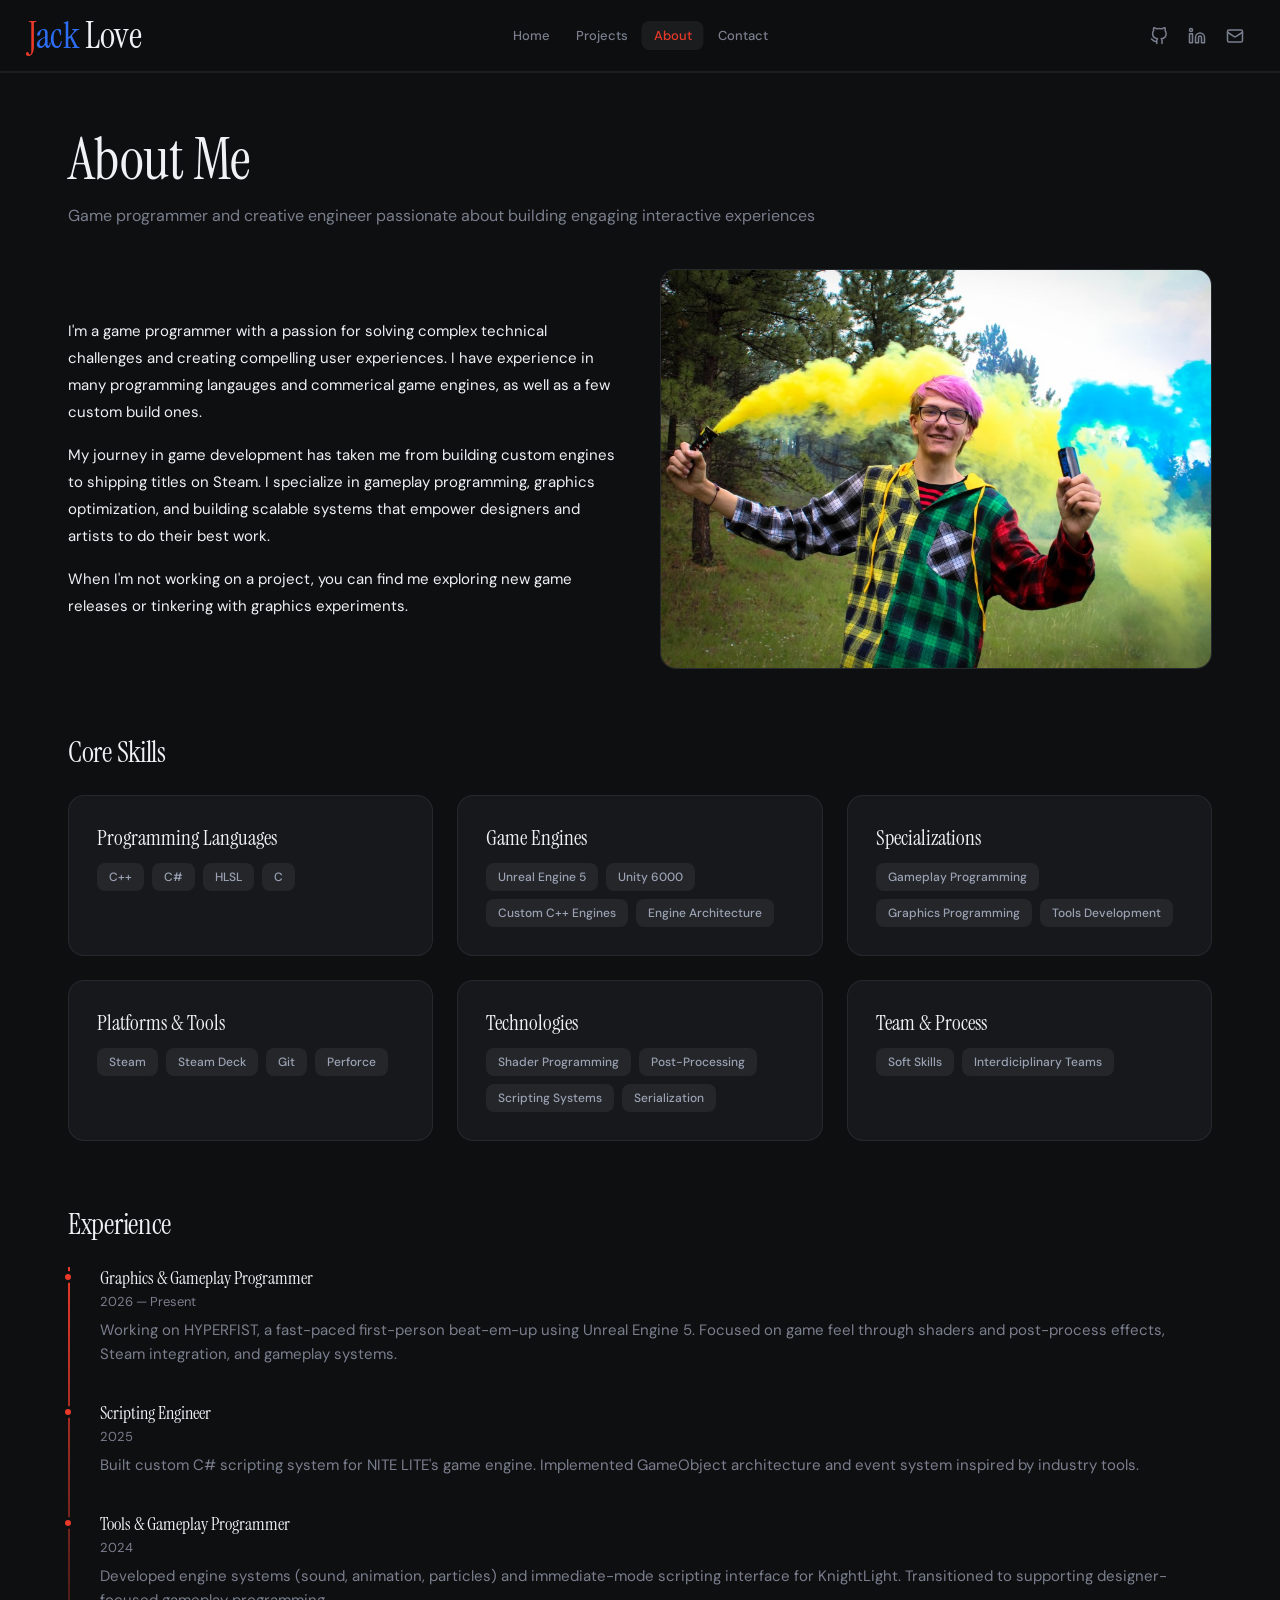
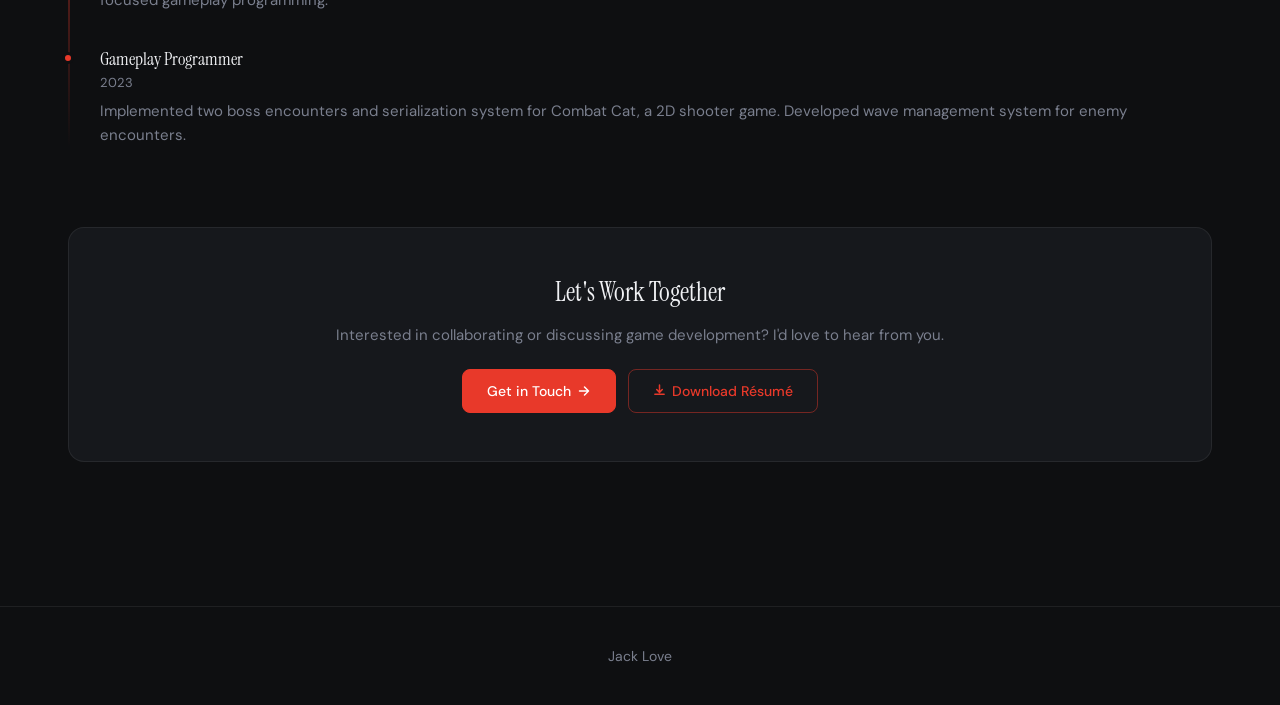
==== about.html @ 5fc5b9af "other pages" ====
<!DOCTYPE html>
<html lang="en">
<head>
  <meta charset="UTF-8" />
  <meta name="viewport" content="width=device-width, initial-scale=1.0" />
  <title>About</title>
  <link rel="preconnect" href="https://fonts.googleapis.com">
  <link href="https://fonts.googleapis.com/css2?family=Instrument+Serif:ital@0;1&family=DM+Sans:ital,opsz,wght@0,9..40,300;0,9..40,400;0,9..40,500;1,9..40,300&display=swap" rel="stylesheet">
  <link rel="icon" type="image/x-icon" href="Images/favicon.png">
  <style>
    *, *::before, *::after { box-sizing: border-box; margin: 0; padding: 0; }

    :root {
      --bg: #0e0f11;
      --surface: #16181c;
      --surface-2: #1e2027;
      --ink: #f0f1f4;
      --ink-muted: #7a7f8e;
      --red: #e8392a;
      --red-dim: rgba(232,57,42,0.12);
      --blue: #2d6ef5;
      --blue-dim: rgba(45,110,245,0.12);
      --accent: var(--red);
      --accent-light: var(--red-dim);
      --border: rgba(255,255,255,0.07);
      --tag-bg: rgba(255,255,255,0.06);
      --tag-ink: #9ba3b5;
      --radius: 16px;
      --shadow: 0 2px 12px rgba(0,0,0,0.4), 0 1px 3px rgba(0,0,0,0.3);
      --shadow-hover: 0 16px 48px rgba(0,0,0,0.6), 0 4px 16px rgba(0,0,0,0.4);
    }

    html { scroll-behavior: smooth; }

    body {
      font-family: 'DM Sans', sans-serif;
      background: var(--bg);
      color: var(--ink);
      min-height: 100vh;
      -webkit-font-smoothing: antialiased;
      padding-top: 72px;
    }

    /* ── Navbar ── */
    .navbar {
      position: fixed;
      top: 0; left: 0; right: 0;
      z-index: 100;
      height: 72px;
      display: flex;
      align-items: center;
      padding: 0 28px;
      background: rgba(14,15,17,0.82);
      backdrop-filter: blur(14px);
      -webkit-backdrop-filter: blur(14px);
      border-bottom: 1px solid var(--border);
    }

    .nav-name {
      font-family: 'Instrument Serif', serif;
      font-size: 2.3rem;
      font-weight: 400;
      letter-spacing: -0.01em;
      color: var(--blue);
      text-decoration: none;
      white-space: nowrap;
      flex-shrink: 0;
    }

    .nav-name span {
      color: var(--red);
    }

    .nav-name w {
      color: var(--ink);
    }

    .nav-links {
      display: flex;
      align-items: center;
      gap: 2px;
      position: absolute;
      left: 50%;
      transform: translateX(-50%);
    }

    .nav-links a {
      font-size: 13px;
      font-weight: 500;
      color: var(--ink-muted);
      text-decoration: none;
      padding: 6px 12px;
      border-radius: 8px;
      transition: color 0.15s, background 0.15s;
      white-space: nowrap;
    }

    .nav-links a:hover,
    .nav-links a.active {
      color: var(--ink);
      background: rgba(255,255,255,0.06);
    }

    .nav-links a.active {
      color: var(--red);
    }

    .nav-icons {
      margin-left: auto;
      display: flex;
      align-items: center;
      gap: 4px;
      flex-shrink: 0;
    }

    .nav-icon {
      display: flex;
      align-items: center;
      justify-content: center;
      width: 34px;
      height: 34px;
      border-radius: 8px;
      color: var(--ink-muted);
      text-decoration: none;
      transition: color 0.15s, background 0.15s;
    }

    .nav-icon:hover { color: var(--ink); background: rgba(255,255,255,0.06); }

    .nav-resume {
      display: flex;
      align-items: center;
      gap: 6px;
      height: 32px;
      padding: 0 13px;
      border-radius: 8px;
      border: 1px solid rgba(232,57,42,0.45);
      color: var(--red);
      font-size: 12px;
      font-weight: 500;
      letter-spacing: 0.02em;
      text-decoration: none;
      transition: background 0.15s, border-color 0.15s;
      margin-left: 6px;
      white-space: nowrap;
    }

    .nav-resume:hover {
      background: var(--red-dim);
      border-color: var(--red);
    }

    .nav-hamburger {
      display: none;
      flex-direction: column;
      justify-content: center;
      gap: 5px;
      width: 34px;
      height: 34px;
      padding: 8px;
      border-radius: 8px;
      background: none;
      border: none;
      cursor: pointer;
      color: var(--ink-muted);
      transition: color 0.15s, background 0.15s;
      margin-left: auto;
      margin-right: -8px;
    }

    .nav-hamburger:hover { color: var(--ink); background: rgba(255,255,255,0.06); }
    .nav-hamburger.open { color: var(--red); }

    .nav-hamburger span {
      display: block;
      width: 18px;
      height: 2px;
      background: currentColor;
      border-radius: 1px;
      transition: all 0.25s;
    }

    .nav-hamburger.open span:nth-child(1) {
      transform: rotate(45deg) translate(8px, 8px);
    }

    .nav-hamburger.open span:nth-child(2) {
      opacity: 0;
    }

    .nav-hamburger.open span:nth-child(3) {
      transform: rotate(-45deg) translate(7px, -7px);
    }

    #drawer {
      position: fixed;
      top: 72px;
      left: 0;
      right: 0;
      background: rgba(14,15,17,0.98);
      backdrop-filter: blur(14px);
      -webkit-backdrop-filter: blur(14px);
      border-bottom: 1px solid var(--border);
      max-height: 0;
      overflow: hidden;
      transition: max-height 0.25s;
      z-index: 99;
    }

    #drawer.open {
      max-height: 400px;
    }

    .nav-drawer-links {
      display: flex;
      flex-direction: column;
      gap: 8px;
      padding: 16px 28px;
      margin-bottom: 8px;
    }

    .nav-drawer-links a {
      font-size: 13px;
      font-weight: 500;
      color: var(--ink-muted);
      text-decoration: none;
      padding: 8px 12px;
      border-radius: 8px;
      transition: color 0.15s, background 0.15s;
    }

    .nav-drawer-links a:hover,
    .nav-drawer-links a.active {
      color: var(--ink);
      background: rgba(255,255,255,0.06);
    }

    .nav-drawer-links a.active {
      color: var(--red);
    }

    .nav-drawer-resume {
      display: flex;
      align-items: center;
      gap: 6px;
      height: 36px;
      padding: 0 13px;
      margin: 0 28px 16px;
      border-radius: 8px;
      border: 1px solid rgba(232,57,42,0.45);
      color: var(--red);
      font-size: 12px;
      font-weight: 500;
      letter-spacing: 0.02em;
      text-decoration: none;
      transition: background 0.15s, border-color 0.15s;
    }

    .nav-drawer-resume:hover {
      background: var(--red-dim);
      border-color: var(--red);
    }

    @media (max-width: 768px) {
      .nav-links { display: none; }
      .nav-hamburger { display: flex; }
    }

    /* ── Header ── */
    header {
      max-width: 1200px;
      margin: 0 auto;
      padding: 56px 28px 40px;
    }

    header h1 {
      font-family: 'Instrument Serif', serif;
      font-size: clamp(2.4rem, 5vw, 3.6rem);
      font-weight: 400;
      letter-spacing: -0.01em;
      line-height: 1.1;
      margin-bottom: 12px;
    }

    header p {
      font-size: 16px;
      color: var(--ink-muted);
      line-height: 1.6;
    }

    /* ── Main Content ── */
    main {
      max-width: 1200px;
      margin: 0 auto;
      padding: 0 28px 80px;
    }

    /* ── Section ── */
    section {
      margin-bottom: 64px;
    }

    section h2 {
      font-family: 'Instrument Serif', serif;
      font-size: 1.8rem;
      font-weight: 400;
      letter-spacing: -0.01em;
      margin-bottom: 24px;
      color: var(--ink);
    }

    /* ── Bio Section ── */
    .bio-content {
      display: grid;
      grid-template-columns: 1fr 1fr;
      gap: 40px;
      align-items: center;
      margin-bottom: 40px;
    }

    .bio-text p {
      font-size: 15px;
      line-height: 1.8;
      color: var(--ink);
      margin-bottom: 16px;
    }

    .bio-text p:last-child {
      margin-bottom: 0;
    }

    .bio-image {
      position: relative;
      height: 400px;
      border-radius: var(--radius);
      overflow: hidden;
      background: var(--surface);
      border: 1px solid var(--border);
    }

    .bio-image img {
      width: 100%;
      height: 100%;
      object-fit: cover;
    }

    @media (max-width: 768px) {
      .bio-content {
        grid-template-columns: 1fr;
        gap: 24px;
      }

      .bio-image {
        height: 300px;
      }
    }

    /* ── Skills Section ── */
    .skills-grid {
      display: grid;
      grid-template-columns: repeat(auto-fit, minmax(280px, 1fr));
      gap: 24px;
    }

    .skill-card {
      padding: 28px;
      border-radius: var(--radius);
      background: var(--surface);
      border: 1px solid var(--border);
      transition: all 0.2s;
    }

    .skill-card:hover {
      border-color: var(--accent);
      background: var(--surface-2);
      box-shadow: var(--shadow);
    }

    .skill-card h3 {
      font-family: 'Instrument Serif', serif;
      font-size: 1.3rem;
      font-weight: 400;
      margin-bottom: 12px;
      color: var(--ink);
    }

    .skill-tags {
      display: flex;
      flex-wrap: wrap;
      gap: 8px;
    }

    .skill-tag {
      display: inline-block;
      padding: 6px 12px;
      border-radius: 8px;
      background: var(--tag-bg);
      color: var(--tag-ink);
      font-size: 12px;
      font-weight: 500;
    }

    /* ── Timeline Section ── */
    .timeline {
      position: relative;
      padding-left: 32px;
    }

    .timeline::before {
      content: '';
      position: absolute;
      left: 0;
      top: 0;
      bottom: 0;
      width: 2px;
      background: linear-gradient(to bottom, var(--accent), transparent);
    }

    .timeline-item {
      margin-bottom: 36px;
      position: relative;
    }

    .timeline-item::before {
      content: '';
      position: absolute;
      left: -38px;
      top: 4px;
      width: 12px;
      height: 12px;
      border-radius: 50%;
      background: var(--accent);
      border: 3px solid var(--bg);
    }

    .timeline-item h3 {
      font-family: 'Instrument Serif', serif;
      font-size: 1.1rem;
      font-weight: 400;
      margin-bottom: 4px;
      color: var(--ink);
    }

    .timeline-date {
      font-size: 13px;
      color: var(--ink-muted);
      margin-bottom: 8px;
    }

    .timeline-description {
      font-size: 15px;
      line-height: 1.6;
      color: var(--ink-muted);
    }

    /* ── CTA Section ── */
    .cta-section {
      padding: 48px;
      border-radius: var(--radius);
      background: var(--surface);
      border: 1px solid var(--border);
      text-align: center;
      margin-top: 80px;
    }

    .cta-section h3 {
      font-family: 'Instrument Serif', serif;
      font-size: 1.6rem;
      font-weight: 400;
      margin-bottom: 16px;
      color: var(--ink);
    }

    .cta-section p {
      font-size: 15px;
      color: var(--ink-muted);
      margin-bottom: 24px;
    }

    .cta-buttons {
      display: flex;
      gap: 12px;
      justify-content: center;
      flex-wrap: wrap;
    }

    .btn {
      display: inline-flex;
      align-items: center;
      gap: 6px;
      padding: 12px 24px;
      border-radius: 8px;
      font-size: 14px;
      font-weight: 500;
      text-decoration: none;
      transition: all 0.15s;
      cursor: pointer;
      border: none;
    }

    .btn-primary {
      background: var(--accent);
      color: white;
      border: 1px solid var(--accent);
    }

    .btn-primary:hover {
      background: rgba(232,57,42,0.9);
      box-shadow: var(--shadow-hover);
    }

    .btn-secondary {
      background: transparent;
      color: var(--red);
      border: 1px solid rgba(232,57,42,0.45);
    }

    .btn-secondary:hover {
      background: var(--red-dim);
      border-color: var(--red);
    }

    /* ── Footer ── */
    footer {
      padding: 40px 28px;
      text-align: center;
      border-top: 1px solid var(--border);
      color: var(--ink-muted);
      font-size: 14px;
    }
  </style>
</head>
<body>
  <nav class="navbar">
    <a href="index.html" class="nav-name"><span>J</span>ack <w>Love</w></a>
    
    <div class="nav-links">
      <a href="index.html">Home</a>
      <a href="projects.html">Projects</a>
      <a href="about.html" class="active">About</a>
      <a href="contact.html">Contact</a>
    </div>

    <div class="nav-icons">
      <a href="https://github.com" class="nav-icon" aria-label="GitHub" target="_blank" rel="noopener">
        <svg width="18" height="18" viewBox="0 0 24 24" fill="none" stroke="currentColor" stroke-width="2" stroke-linecap="round" stroke-linejoin="round"><path d="M9 19c-5 1.5-5-2.5-7-3m14 6v-3.87a3.37 3.37 0 0 0-.94-2.61c3.14-.35 6.44-1.54 6.44-7A5.44 5.44 0 0 0 20 4.77 5.07 5.07 0 0 0 19.91 1S18.73.65 16 2.48a13.38 13.38 0 0 0-7 0C6.27.65 5.09 1 5.09 1A5.07 5.07 0 0 0 5 4.77a5.44 5.44 0 0 0-1.5 3.78c0 5.42 3.3 6.61 6.44 7A3.37 3.37 0 0 0 9 18.13V22"></path></svg>
      </a>
      <a href="https://linkedin.com" class="nav-icon" aria-label="LinkedIn" target="_blank" rel="noopener">
        <svg width="18" height="18" viewBox="0 0 24 24" fill="none" stroke="currentColor" stroke-width="2" stroke-linecap="round" stroke-linejoin="round"><path d="M16 8a6 6 0 0 1 6 6v7h-4v-7a2 2 0 0 0-2-2 2 2 0 0 0-2 2v7h-4v-7a6 6 0 0 1 6-6zM2 9h4v12H2z"></path><circle cx="4" cy="4" r="2"></circle></svg>
      </a>
      <a href="mailto:contact@jackl.dev" class="nav-icon" aria-label="Email">
        <svg width="18" height="18" viewBox="0 0 24 24" fill="none" stroke="currentColor" stroke-width="2" stroke-linecap="round" stroke-linejoin="round"><rect x="2" y="4" width="20" height="16" rx="2"></rect><path d="m22 7-8.97 5.7a1.94 1.94 0 0 1-2.06 0L2 7"></path></svg>
      </a>
    </div>

    <button class="nav-hamburger" id="hamburger" aria-label="Menu">
      <span></span>
      <span></span>
      <span></span>
    </button>
  </nav>

  <div id="drawer" class="nav-drawer">
    <div class="nav-drawer-links">
      <a href="index.html">Home</a>
      <a href="projects.html">Projects</a>
      <a href="about.html" class="active">About</a>
      <a href="contact.html">Contact</a>
      <a href="https://github.com" target="_blank" rel="noopener">GitHub</a>
      <a href="https://linkedin.com" target="_blank" rel="noopener">LinkedIn</a>
      <a href="mailto:contact@jackl.dev">Email me</a>
    </div>
    <a href="Jack Love Resume 2026.pdf" class="nav-drawer-resume" target="_blank" rel="noopener">
      <svg width="13" height="13" viewBox="0 0 14 14" fill="none" stroke="currentColor" stroke-width="1.6" stroke-linecap="round" stroke-linejoin="round" style="margin-right:4px"><path d="M7 1v8M4 6l3 3 3-3M2 11h10"/></svg>
      Download Résumé
    </a>
  </div>

  <header>
    <h1>About Me</h1>
    <p>Game programmer and creative engineer passionate about building engaging interactive experiences</p>
  </header>

  <main>
    <!-- Bio Section -->
    <section>
      <div class="bio-content">
        <div class="bio-text">
          <p>I'm a game programmer with a passion for solving complex technical challenges and creating compelling user experiences. I have experience in many programming langauges and commerical game engines, as well as a few custom build ones.</p>
          <p>My journey in game development has taken me from building custom engines to shipping titles on Steam. I specialize in gameplay programming, graphics optimization, and building scalable systems that empower designers and artists to do their best work.</p>
          <p>When I'm not working on a project, you can find me exploring new game releases or tinkering with graphics experiments.</p>
        </div>
        <div class="bio-image">
          <img src="Images/ProfilePic.jpg" alt="Profile photo" />
        </div>
      </div>
    </section>

    <!-- Skills Section -->
    <section>
      <h2>Core Skills</h2>
      <div class="skills-grid">
        <div class="skill-card">
          <h3>Programming Languages</h3>
          <div class="skill-tags">
            <span class="skill-tag">C++</span>
            <span class="skill-tag">C#</span>
            <span class="skill-tag">HLSL</span>
            <span class="skill-tag">C</span>
          </div>
        </div>

        <div class="skill-card">
          <h3>Game Engines</h3>
          <div class="skill-tags">
            <span class="skill-tag">Unreal Engine 5</span>
            <span class="skill-tag">Unity 6000</span>
            <span class="skill-tag">Custom C++ Engines</span>
            <span class="skill-tag">Engine Architecture</span>
          </div>
        </div>

        <div class="skill-card">
          <h3>Specializations</h3>
          <div class="skill-tags">
            <span class="skill-tag">Gameplay Programming</span>
            <span class="skill-tag">Graphics Programming</span>
            <span class="skill-tag">Tools Development</span>
            <!-- <span class="skill-tag">Physics Systems</span> -->
          </div>
        </div>

        <div class="skill-card">
          <h3>Platforms & Tools</h3>
          <div class="skill-tags">
            <span class="skill-tag">Steam</span>
            <span class="skill-tag">Steam Deck</span>
            <span class="skill-tag">Git</span>
            <span class="skill-tag">Perforce</span>
          </div>
        </div>

        <div class="skill-card">
          <h3>Technologies</h3>
          <div class="skill-tags">
            <span class="skill-tag">Shader Programming</span>
            <span class="skill-tag">Post-Processing</span>
            <span class="skill-tag">Scripting Systems</span>
            <span class="skill-tag">Serialization</span>
          </div>
        </div>

        <div class="skill-card">
          <h3>Team & Process</h3>
          <div class="skill-tags">
            <span class="skill-tag">Soft Skills</span>
            <span class="skill-tag">Interdiciplinary Teams</span>
          </div>
        </div>
      </div>
    </section>

    <!-- Experience Section -->
    <section>
      <h2>Experience</h2>
      <div class="timeline">
        <div class="timeline-item">
          <h3>Graphics & Gameplay Programmer</h3>
          <div class="timeline-date">2026 — Present</div>
          <div class="timeline-description">Working on HYPERFIST, a fast-paced first-person beat-em-up using Unreal Engine 5. Focused on game feel through shaders and post-process effects, Steam integration, and gameplay systems.</div>
        </div>

        <div class="timeline-item">
          <h3>Scripting Engineer</h3>
          <div class="timeline-date">2025</div>
          <div class="timeline-description">Built custom C# scripting system for NITE LITE's game engine. Implemented GameObject architecture and event system inspired by industry tools.</div>
        </div>

        <div class="timeline-item">
          <h3>Tools & Gameplay Programmer</h3>
          <div class="timeline-date">2024</div>
          <div class="timeline-description">Developed engine systems (sound, animation, particles) and immediate-mode scripting interface for KnightLight. Transitioned to supporting designer-focused gameplay programming.</div>
        </div>

        <div class="timeline-item">
          <h3>Gameplay Programmer</h3>
          <div class="timeline-date">2023</div>
          <div class="timeline-description">Implemented two boss encounters and serialization system for Combat Cat, a 2D shooter game. Developed wave management system for enemy encounters.</div>
        </div>
      </div>
    </section>

    <!-- CTA Section -->
    <section class="cta-section">
      <h3>Let's Work Together</h3>
      <p>Interested in collaborating or discussing game development? I'd love to hear from you.</p>
      <div class="cta-buttons">
        <a href="contact.html" class="btn btn-primary">
          Get in Touch
          <svg width="14" height="14" viewBox="0 0 14 14" fill="none" xmlns="http://www.w3.org/2000/svg">
            <path d="M2.5 7h9M7.5 3l4 4-4 4" stroke="currentColor" stroke-width="1.5" stroke-linecap="round" stroke-linejoin="round"/>
          </svg>
        </a>
        <a href="Jack Love Resume 2026.pdf" class="btn btn-secondary" target="_blank" rel="noopener">
          <svg width="13" height="13" viewBox="0 0 14 14" fill="none" stroke="currentColor" stroke-width="1.6" stroke-linecap="round" stroke-linejoin="round"><path d="M7 1v8M4 6l3 3 3-3M2 11h10"/></svg>
          Download Résumé
        </a>
      </div>
    </section>
  </main>

  <footer>
    Jack Love
  </footer>

  <script>
    const btn = document.getElementById('hamburger');
    const drawer = document.getElementById('drawer');

    if (btn && drawer) {
      btn.addEventListener('click', () => {
        const open = drawer.classList.toggle('open');
        btn.classList.toggle('open', open);
      });

      drawer.querySelectorAll('a').forEach((link) => {
        link.addEventListener('click', () => {
          drawer.classList.remove('open');
          btn.classList.remove('open');
        });
      });
    }
  </script>
</body>
</html>
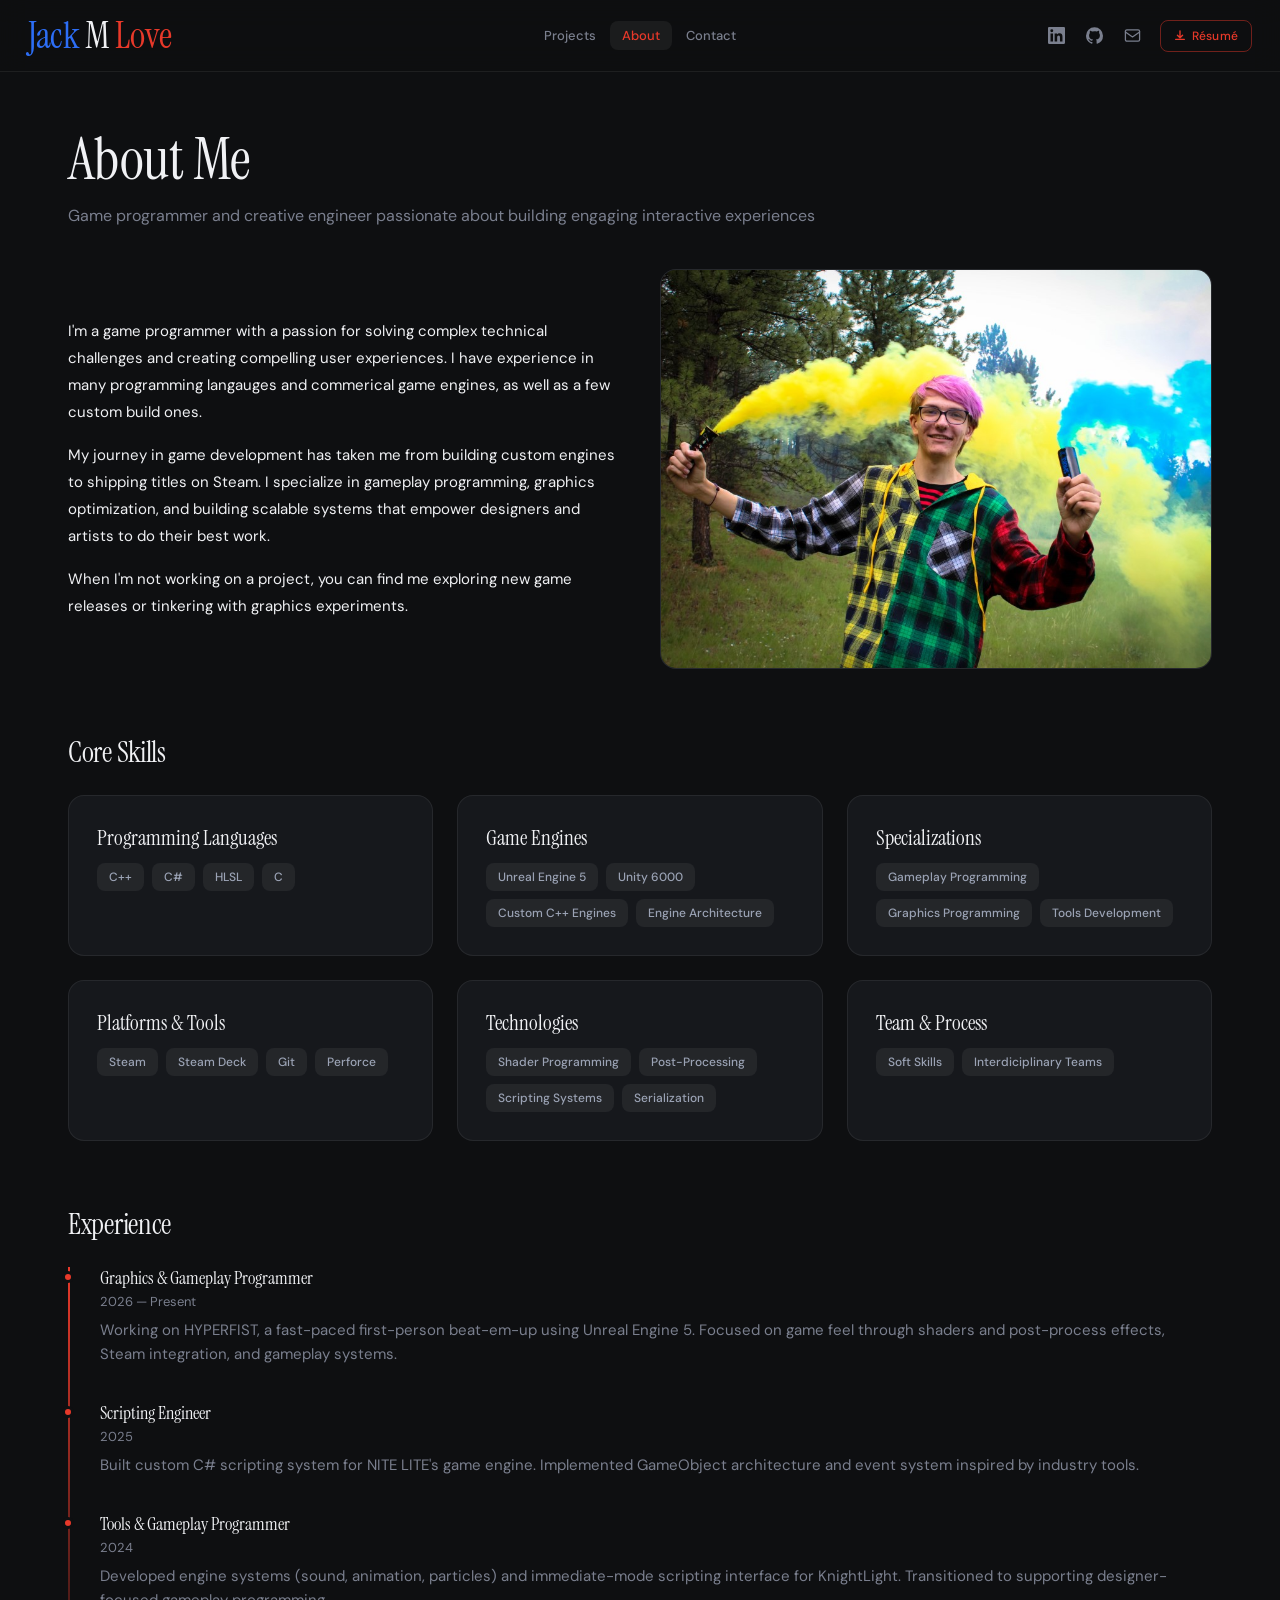
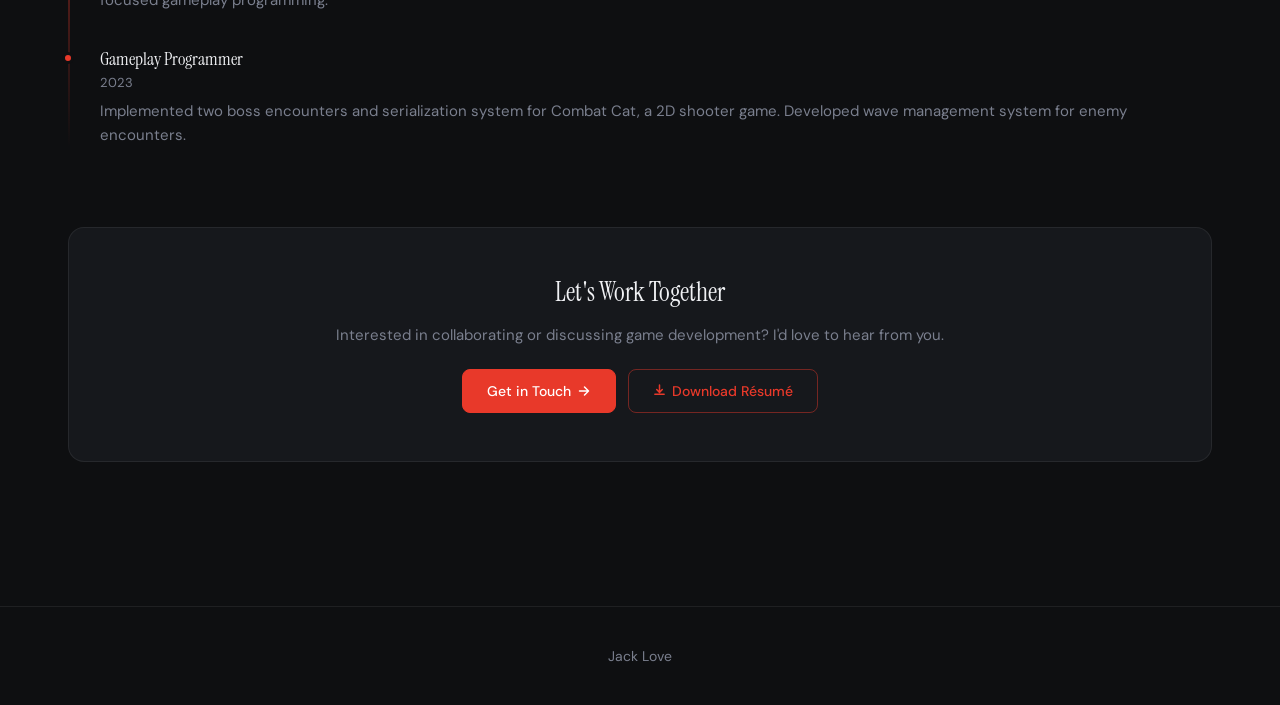
==== commit 71bef907: "fixed top par" ====
--- a/about.html
+++ b/about.html
@@ -3,7 +3,7 @@
 <head>
   <meta charset="UTF-8" />
   <meta name="viewport" content="width=device-width, initial-scale=1.0" />
-  <title>About</title>
+  <title>About | Jack Love</title>
   <link rel="preconnect" href="https://fonts.googleapis.com">
   <link href="https://fonts.googleapis.com/css2?family=Instrument+Serif:ital@0;1&family=DM+Sans:ital,opsz,wght@0,9..40,300;0,9..40,400;0,9..40,500;1,9..40,300&display=swap" rel="stylesheet">
   <link rel="icon" type="image/x-icon" href="Images/favicon.png">
@@ -211,59 +211,75 @@
       max-height: 400px;
     }
 
-    .nav-drawer-links {
+/* Mobile drawer */
+    .nav-drawer {
+      display: none;
+      position: fixed;
+      top: 72px;
+      left: 0;
+      right: 0;
+      z-index: 99;
+      background: rgba(14, 15, 17, 0.97);
+      backdrop-filter: blur(14px);
+      -webkit-backdrop-filter: blur(14px);
+      border-bottom: 1px solid var(--border);
+      padding: 16px 20px 24px;
+      flex-direction: column;
+      gap: 4px;
+    }
+
+    .nav-drawer.open {
       display: flex;
-      flex-direction: column;
-      gap: 8px;
-      padding: 16px 28px;
-      margin-bottom: 8px;
-    }
-
-    .nav-drawer-links a {
-      font-size: 13px;
+    }
+
+    .nav-drawer a {
+      font-size: 15px;
       font-weight: 500;
       color: var(--ink-muted);
       text-decoration: none;
-      padding: 8px 12px;
+      padding: 10px 12px;
       border-radius: 8px;
       transition: color 0.15s, background 0.15s;
-    }
-
-    .nav-drawer-links a:hover,
-    .nav-drawer-links a.active {
-      color: var(--ink);
-      background: rgba(255,255,255,0.06);
-    }
-
-    .nav-drawer-links a.active {
-      color: var(--red);
-    }
-
-    .nav-drawer-resume {
       display: flex;
       align-items: center;
-      gap: 6px;
-      height: 36px;
-      padding: 0 13px;
-      margin: 0 28px 16px;
-      border-radius: 8px;
-      border: 1px solid rgba(232,57,42,0.45);
+      gap: 10px;
+    }
+
+    .nav-drawer a:hover,
+    .nav-drawer a.active {
+      color: var(--ink);
+      background: rgba(255, 255, 255, 0.05);
+    }
+
+    .nav-drawer a.active {
       color: var(--red);
-      font-size: 12px;
-      font-weight: 500;
-      letter-spacing: 0.02em;
-      text-decoration: none;
-      transition: background 0.15s, border-color 0.15s;
+    }
+
+    .nav-drawer-divider {
+      height: 1px;
+      background: var(--border);
+      margin: 8px 0;
+    }
+
+    .nav-drawer-resume {
+      margin-top: 4px;
+      border: 1px solid rgba(232, 57, 42, 0.45) !important;
+      color: var(--red) !important;
+      justify-content: center;
     }
 
     .nav-drawer-resume:hover {
-      background: var(--red-dim);
-      border-color: var(--red);
+      background: var(--red-dim) !important;
     }
 
     @media (max-width: 768px) {
       .nav-links { display: none; }
       .nav-hamburger { display: flex; }
+      .nav-name { font-size: 0; }
+      .nav-name::before { content: "J"; font-size: 2.3rem; color: var(--blue); }
+      .nav-name w {content: "M"; font-size: 2.3rem; }
+      .nav-name span { display: none; }
+      .nav-name::after { content: "L"; font-size: 2.3rem; color: var(--red); margin-left: -0.05em; }
     }
 
     /* ── Header ── */
@@ -532,46 +548,108 @@
 </head>
 <body>
   <nav class="navbar">
-    <a href="index.html" class="nav-name"><span>J</span>ack <w>Love</w></a>
-    
+    <a class="nav-name" href="#">Jack <w>M </w><span>Love</span></a>
+
     <div class="nav-links">
-      <a href="index.html">Home</a>
       <a href="projects.html">Projects</a>
-      <a href="about.html" class="active">About</a>
+      <a href="#" class="active">About</a>
       <a href="contact.html">Contact</a>
     </div>
 
     <div class="nav-icons">
-      <a href="https://github.com" class="nav-icon" aria-label="GitHub" target="_blank" rel="noopener">
-        <svg width="18" height="18" viewBox="0 0 24 24" fill="none" stroke="currentColor" stroke-width="2" stroke-linecap="round" stroke-linejoin="round"><path d="M9 19c-5 1.5-5-2.5-7-3m14 6v-3.87a3.37 3.37 0 0 0-.94-2.61c3.14-.35 6.44-1.54 6.44-7A5.44 5.44 0 0 0 20 4.77 5.07 5.07 0 0 0 19.91 1S18.73.65 16 2.48a13.38 13.38 0 0 0-7 0C6.27.65 5.09 1 5.09 1A5.07 5.07 0 0 0 5 4.77a5.44 5.44 0 0 0-1.5 3.78c0 5.42 3.3 6.61 6.44 7A3.37 3.37 0 0 0 9 18.13V22"></path></svg>
+      <!-- LinkedIn -->
+      <a class="nav-icon" href="https://linkedin.com/in/jack-m-love" target="_blank" rel="noopener" title="LinkedIn">
+        <svg width="17" height="17" viewBox="0 0 24 24" fill="currentColor">
+          <path
+            d="M20.45 20.45h-3.55v-5.57c0-1.33-.03-3.04-1.85-3.04-1.85 0-2.13 1.45-2.13 2.94v5.67H9.37V9h3.41v1.56h.05c.47-.9 1.63-1.85 3.35-1.85 3.58 0 4.24 2.36 4.24 5.43v6.31zM5.34 7.43a2.06 2.06 0 1 1 0-4.12 2.06 2.06 0 0 1 0 4.12zm1.78 13.02H3.56V9h3.56v11.45zM22.23 0H1.77C.79 0 0 .77 0 1.73v20.54C0 23.23.79 24 1.77 24h20.46C23.2 24 24 23.23 24 22.27V1.73C24 .77 23.2 0 22.23 0z" />
+        </svg>
       </a>
-      <a href="https://linkedin.com" class="nav-icon" aria-label="LinkedIn" target="_blank" rel="noopener">
-        <svg width="18" height="18" viewBox="0 0 24 24" fill="none" stroke="currentColor" stroke-width="2" stroke-linecap="round" stroke-linejoin="round"><path d="M16 8a6 6 0 0 1 6 6v7h-4v-7a2 2 0 0 0-2-2 2 2 0 0 0-2 2v7h-4v-7a6 6 0 0 1 6-6zM2 9h4v12H2z"></path><circle cx="4" cy="4" r="2"></circle></svg>
+      <!-- GitHub -->
+      <a class="nav-icon" href="https://github.com/Jack-Love10200" target="_blank" rel="noopener" title="GitHub">
+        <svg width="17" height="17" viewBox="0 0 24 24" fill="currentColor">
+          <path
+            d="M12 .3A12 12 0 0 0 0 12.3c0 5.27 3.44 9.74 8.2 11.32.6.1.82-.26.82-.58v-2.04c-3.34.72-4.04-1.6-4.04-1.6-.54-1.38-1.33-1.74-1.33-1.74-1.08-.74.08-.73.08-.73 1.2.09 1.83 1.23 1.83 1.23 1.07 1.83 2.8 1.3 3.48 1 .1-.77.42-1.3.76-1.6-2.67-.3-5.47-1.33-5.47-5.93 0-1.31.47-2.38 1.23-3.22-.13-.3-.53-1.52.12-3.17 0 0 1-.32 3.3 1.23a11.5 11.5 0 0 1 3-.4c1.02.005 2.04.14 3 .4 2.28-1.55 3.29-1.23 3.29-1.23.65 1.65.25 2.87.12 3.17.77.84 1.23 1.9 1.23 3.22 0 4.61-2.8 5.63-5.48 5.92.43.37.82 1.1.82 2.22v3.29c0 .32.22.7.83.58A12 12 0 0 0 24 12.3 12 12 0 0 0 12 .3z" />
+        </svg>
       </a>
-      <a href="mailto:contact@jackl.dev" class="nav-icon" aria-label="Email">
-        <svg width="18" height="18" viewBox="0 0 24 24" fill="none" stroke="currentColor" stroke-width="2" stroke-linecap="round" stroke-linejoin="round"><rect x="2" y="4" width="20" height="16" rx="2"></rect><path d="m22 7-8.97 5.7a1.94 1.94 0 0 1-2.06 0L2 7"></path></svg>
+      <!-- Email -->
+      <a class="nav-icon" href="mailto:j.m.love1560@gmail.com" title="Email">
+        <svg width="17" height="17" viewBox="0 0 24 24" fill="none" stroke="currentColor" stroke-width="1.8"
+          stroke-linecap="round" stroke-linejoin="round">
+          <rect x="2" y="4" width="20" height="16" rx="2" />
+          <path d="m2 7 10 7 10-7" />
+        </svg>
+      </a>
+      <!-- Resume -->
+      <a class="nav-resume" href="Jack Love Resume 2026.pdf" target="_blank" rel="noopener">
+        <svg width="12" height="12" viewBox="0 0 14 14" fill="none" stroke="currentColor" stroke-width="1.6"
+          stroke-linecap="round" stroke-linejoin="round">
+          <path d="M7 1v8M4 6l3 3 3-3M2 11h10" />
+        </svg>
+        Résumé
       </a>
     </div>
 
-    <button class="nav-hamburger" id="hamburger" aria-label="Menu">
-      <span></span>
-      <span></span>
-      <span></span>
+    <!-- Mobile hamburger -->
+    <button class="nav-hamburger" id="hamburger" aria-label="Toggle menu">
+      <span></span><span></span><span></span>
     </button>
   </nav>
 
-  <div id="drawer" class="nav-drawer">
-    <div class="nav-drawer-links">
-      <a href="index.html">Home</a>
-      <a href="projects.html">Projects</a>
-      <a href="about.html" class="active">About</a>
-      <a href="contact.html">Contact</a>
-      <a href="https://github.com" target="_blank" rel="noopener">GitHub</a>
-      <a href="https://linkedin.com" target="_blank" rel="noopener">LinkedIn</a>
-      <a href="mailto:contact@jackl.dev">Email me</a>
-    </div>
+  <!-- Mobile drawer -->
+  <div class="nav-drawer" id="drawer">
+    <a href="projects.html">
+      <svg width="15" height="15" viewBox="0 0 24 24" fill="none" stroke="currentColor" stroke-width="1.8"
+        stroke-linecap="round" stroke-linejoin="round">
+        <rect x="3" y="3" width="7" height="7" rx="1" />
+        <rect x="14" y="3" width="7" height="7" rx="1" />
+        <rect x="3" y="14" width="7" height="7" rx="1" />
+        <rect x="14" y="14" width="7" height="7" rx="1" />
+      </svg>
+      Projects
+    </a>
+    <a href="#" class="active">
+      <svg width="15" height="15" viewBox="0 0 24 24" fill="none" stroke="currentColor" stroke-width="1.8"
+        stroke-linecap="round" stroke-linejoin="round">
+        <circle cx="12" cy="8" r="4" />
+        <path d="M4 20c0-4 3.6-7 8-7s8 3 8 7" />
+      </svg>
+      About
+    </a>
+    <a href="contact.html">
+      <svg width="15" height="15" viewBox="0 0 24 24" fill="none" stroke="currentColor" stroke-width="1.8"
+        stroke-linecap="round" stroke-linejoin="round">
+        <path d="M21 15a2 2 0 0 1-2 2H7l-4 4V5a2 2 0 0 1 2-2h14a2 2 0 0 1 2 2z" />
+      </svg>
+      Contact
+    </a>
+    <div class="nav-drawer-divider"></div>
+    <a href="https://linkedin.com/in/jack-m-love" target="_blank" rel="noopener">
+      <svg width="15" height="15" viewBox="0 0 24 24" fill="currentColor">
+        <path
+          d="M20.45 20.45h-3.55v-5.57c0-1.33-.03-3.04-1.85-3.04-1.85 0-2.13 1.45-2.13 2.94v5.67H9.37V9h3.41v1.56h.05c.47-.9 1.63-1.85 3.35-1.85 3.58 0 4.24 2.36 4.24 5.43v6.31zM5.34 7.43a2.06 2.06 0 1 1 0-4.12 2.06 2.06 0 0 1 0 4.12zm1.78 13.02H3.56V9h3.56v11.45zM22.23 0H1.77C.79 0 0 .77 0 1.73v20.54C0 23.23.79 24 1.77 24h20.46C23.2 24 24 23.23 24 22.27V1.73C24 .77 23.2 0 22.23 0z" />
+      </svg>
+      LinkedIn
+    </a>
+    <a href="https://github.com/Jack-Love10200" target="_blank" rel="noopener">
+      <svg width="15" height="15" viewBox="0 0 24 24" fill="currentColor">
+        <path
+          d="M12 .3A12 12 0 0 0 0 12.3c0 5.27 3.44 9.74 8.2 11.32.6.1.82-.26.82-.58v-2.04c-3.34.72-4.04-1.6-4.04-1.6-.54-1.38-1.33-1.74-1.33-1.74-1.08-.74.08-.73.08-.73 1.2.09 1.83 1.23 1.83 1.23 1.07 1.83 2.8 1.3 3.48 1 .1-.77.42-1.3.76-1.6-2.67-.3-5.47-1.33-5.47-5.93 0-1.31.47-2.38 1.23-3.22-.13-.3-.53-1.52.12-3.17 0 0 1-.32 3.3 1.23a11.5 11.5 0 0 1 3-.4c1.02.005 2.04.14 3 .4 2.28-1.55 3.29-1.23 3.29-1.23.65 1.65.25 2.87.12 3.17.77.84 1.23 1.9 1.23 3.22 0 4.61-2.8 5.63-5.48 5.92.43.37.82 1.1.82 2.22v3.29c0 .32.22.7.83.58A12 12 0 0 0 24 12.3 12 12 0 0 0 12 .3z" />
+      </svg>
+      GitHub
+    </a>
+    <a href="mailto:j.m.love1560@gmail.com" title="Email">
+      <svg width="15" height="15" viewBox="0 0 24 24" fill="none" stroke="currentColor" stroke-width="1.8"
+        stroke-linecap="round" stroke-linejoin="round">
+        <rect x="2" y="4" width="20" height="16" rx="2" />
+        <path d="m2 7 10 7 10-7" />
+      </svg>
+      Email me
+    </a>
     <a href="Jack Love Resume 2026.pdf" class="nav-drawer-resume" target="_blank" rel="noopener">
-      <svg width="13" height="13" viewBox="0 0 14 14" fill="none" stroke="currentColor" stroke-width="1.6" stroke-linecap="round" stroke-linejoin="round" style="margin-right:4px"><path d="M7 1v8M4 6l3 3 3-3M2 11h10"/></svg>
+      <svg width="13" height="13" viewBox="0 0 14 14" fill="none" stroke="currentColor" stroke-width="1.6"
+        stroke-linecap="round" stroke-linejoin="round" style="margin-right:4px">
+        <path d="M7 1v8M4 6l3 3 3-3M2 11h10" />
+      </svg>
       Download Résumé
     </a>
   </div>
